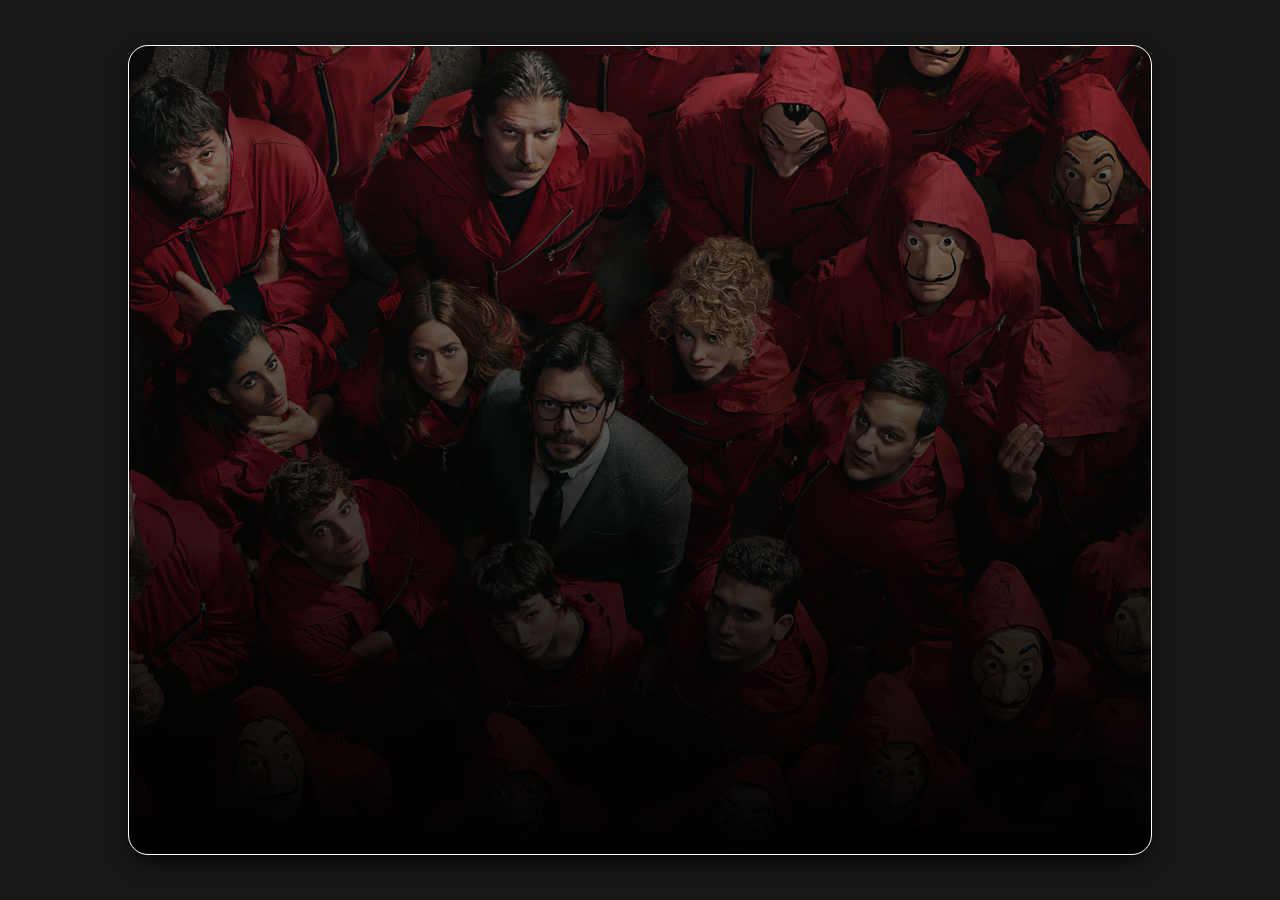
==== index.html @ 38a61fcf "Start Project" ====
<!DOCTYPE html>
<html lang="en">
  <head>
    <meta charset="UTF-8" />
    <meta name="viewport" content="width=device-width, initial-scale=1.0" />
    <title>Movies</title>
    <link rel="stylesheet" href="style.css" />
    <!-- <link rel="shortcut icon" href="favicon.ico" type="image/x-icon"> -->
  </head>
  <body>
    <header></header>
  </body>
</html>
---- style.css ----
@import url("https://fonts.googleapis.com/css2?family=Poppins:ital,wght@0,100;0,200;0,300;0,400;0,500;0,600;0,700;0,800;0,900;1,100;1,200;1,300;1,400;1,500;1,600;1,700;1,800;1,900&display=swap");
* {
  padding: 0%;
  margin: 0%;
  box-sizing: border-box;
}
body {
  width: 100%;
  height: 100vh;
  background: rgb(23, 23, 23);
  font-family: "Poppins", sans-serif;
  display: flex;
  align-items: center;
  justify-content: center;
}

header {
  position: relative;
  width: 80%;
  height: 90%;
  border: 1px solid white;
  border-radius: 20px;
  overflow: hidden;
  box-shadow: 0px 10px 25px -8px #000;
}
header::before {
  content: "";
  position: absolute;
  width: 100%;
  height: 100%;
  background: url(img/money\ heist1.jpg) no-repeat center/cover;
  opacity: 0.6;
  z-index: -1;
}
header::after {
  content: "";
  position: absolute;
  width: 100%;
  height: 100%;
  background: linear-gradient(180deg, transparent, #000);
  z-index: -1;
}
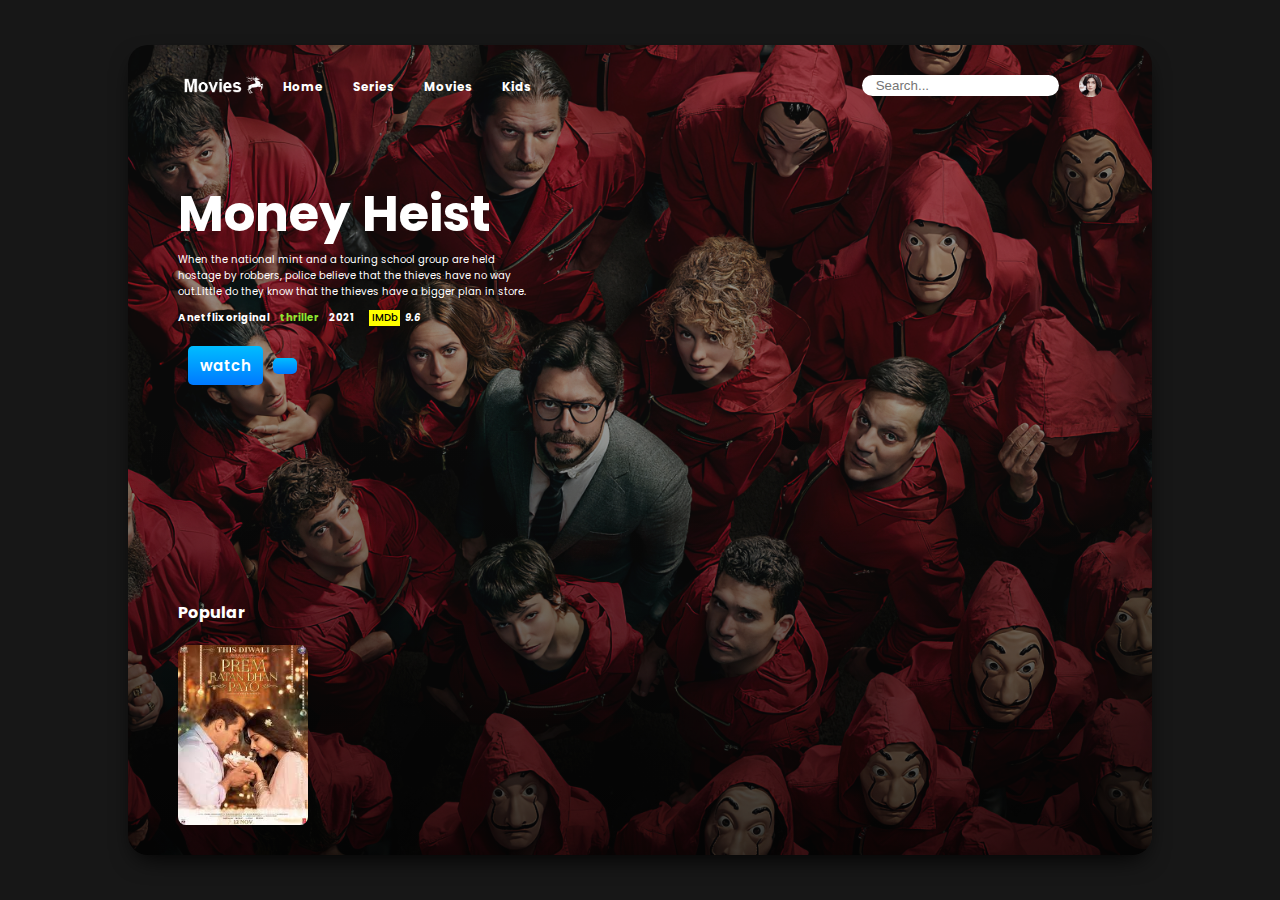
==== commit 580630fb: "update cards-Content" ====
--- a/index.html
+++ b/index.html
@@ -4,10 +4,99 @@
     <meta charset="UTF-8" />
     <meta name="viewport" content="width=device-width, initial-scale=1.0" />
     <title>Movies</title>
+    <link
+      rel="stylesheet"
+      href="https://cdnjs.cloudflare.com/ajax/libs/font-awesome/6.5.2/css/all.min.css"
+      integrity="sha512-SnH5WK+bZxgPHs44uWIX+LLJAJ9/2PkPKZ5QiAj6Ta86w+fsb2TkcmfRyVX3pBnMFcV7oQPJkl9QevSCWr3W6A=="
+      crossorigin="anonymous"
+      referrerpolicy="no-referrer"
+    />
     <link rel="stylesheet" href="style.css" />
     <!-- <link rel="shortcut icon" href="favicon.ico" type="image/x-icon"> -->
   </head>
   <body>
-    <header></header>
+    <header>
+      <video
+        src="video/Sultan _ Official Trailer _ Salman Khan, Anushka Sharma _ Ali Abbas Zafar _ New Movie Trailer.mp4"
+        autoplay
+        muted
+      ></video>
+      <nav>
+        <div class="logo_ul">
+          <img src="img/logo.png" alt="" />
+          <ul>
+            <li>
+              <a href="#">Home</a>
+            </li>
+            <li>
+              <a href="#">Series</a>
+            </li>
+            <li>
+              <a href="#">Movies</a>
+            </li>
+            <li>
+              <a href="#">Kids</a>
+            </li>
+          </ul>
+        </div>
+        <div class="search_user">
+          <input type="text" placeholder=" Search..." id="search_input" />
+          <img src="img/user.jpg" alt="" />
+          <div class="search">
+            <a href="#" class="card">
+              <img src="img/the boys.jpg" alt="" />
+              <div class="cont">
+                <h3>The Boys</h3>
+                <p>
+                  Action, 2011 <span>IMDb</span
+                  ><i class="fa-solid fa-star"> 9.6</i>
+                </p>
+              </div>
+            </a>
+            <a href="#" class="card">
+              <img src="img/the boys.jpg" alt="" />
+              <div class="cont">
+                <h3>The Boys</h3>
+                <p>
+                  Action, 2011 <span>IMDb</span
+                  ><i class="fa-solid fa-star"> 9.6</i>
+                </p>
+              </div>
+            </a>
+          </div>
+        </div>
+      </nav>
+      <div class="content">
+        <h1 id="title">Money Heist</h1>
+        <p>
+          When the national mint and a touring school group are held hostage by
+          robbers, police believe that the thieves have no way out.Little do
+          they know that the thieves have a bigger plan in store.
+        </p>
+        <div class="details">
+          <h6>A netflix original</h6>
+          <h5 id="gen">thriller</h5>
+          <h4>2021</h4>
+          <h3 id="rate">
+            <span>IMDb</span><i class="fa-solid fa-star"> 9.6</i>
+          </h3>
+        </div>
+        <div class="buttons">
+          <a href="#" id="play">watch <i class="fa-solid fa-play"></i></a>
+
+          <a href="#" id="download_main"
+            ><i class="fa-solid fa-cloud-arrow-down"></i
+          ></a>
+        </div>
+      </div>
+      <section>
+        <h4>Popular</h4>
+        <div class="short-cards">
+          <a href="#" class="card">
+            <img src="img/images (2).jpeg" alt="" class="poster" />
+          </a>
+        </div>
+      </section>
+    </header>
   </body>
 </html>
--- a/style.css
+++ b/style.css
@@ -18,7 +18,7 @@
   position: relative;
   width: 80%;
   height: 90%;
-  border: 1px solid white;
+  /* border: 1px solid white; */
   border-radius: 20px;
   overflow: hidden;
   box-shadow: 0px 10px 25px -8px #000;
@@ -40,3 +40,303 @@
   background: linear-gradient(180deg, transparent, #000);
   z-index: -1;
 }
+header video {
+  position: absolute;
+  width: 120%;
+  height: 190%;
+  top: -47%;
+  z-index: -1;
+}
+header nav {
+  width: 100%;
+  height: 10%;
+  /* border: 1px solid #fff; */
+  display: flex;
+  align-items: center;
+  justify-content: space-between;
+  padding: 0px 50px;
+}
+
+header nav .logo_ul {
+  display: flex;
+  align-items: center;
+  justify-content: center;
+}
+
+header nav .logo_ul img {
+  width: 90px;
+}
+
+header nav .logo_ul ul {
+  display: flex;
+  align-items: center;
+  justify-content: center;
+  list-style: none;
+}
+
+header nav .logo_ul li {
+  padding: 3px 15px;
+}
+header nav .logo_ul ul li a {
+  text-decoration: none;
+  color: #fff;
+  font-size: 12px;
+  font-weight: bold;
+  transition: 0.3s linear;
+}
+header nav .logo_ul ul li a:hover {
+  color: rgb(255, 255, 255, 0.7);
+}
+
+header nav .search_user {
+  position: relative;
+  display: flex;
+  align-items: center;
+  justify-content: center;
+}
+
+header nav .search_user input {
+  padding: 3px 10px;
+  border-radius: 20px;
+  border: none;
+  outline: none;
+  background: rgb(255, 255, 255 0.3);
+  color: #fff;
+  margin-right: 20px;
+}
+header nav .search_user input ::placeholder {
+  color: #fff;
+}
+header nav .search_user img {
+  width: 23px;
+  height: 23px;
+  border-radius: 50%;
+}
+header nav .search_user .search {
+  position: absolute;
+  width: 320px;
+  height: 270px;
+  /* border: 1px solid #fff; */
+  right: 0;
+  top: 36px;
+  z-index: 99999;
+  overflow-y: auto;
+}
+header nav .search_user .search::-webkit-scrollbar {
+  width: 5px;
+  background: rgb(255, 255, 255 0.3);
+  border-radius: 5px;
+  visibility: hidden;
+}
+header nav .search_user .search::-webkit-scrollbar-thumb {
+  width: 5px;
+  background: rgb(255, 255, 255 0.4);
+  border-radius: 5px;
+  visibility: hidden;
+}
+header nav .search_user .search:hover::-webkit-scrollbar {
+  visibility: visible;
+}
+
+header nav .search_user .search:hover::-webkit-scrollbar-thumb {
+  visibility: visible;
+}
+
+header nav .search_user .search .card {
+  position: relative;
+  width: 100%;
+  height: 50px;
+  display: flex;
+  align-items: center;
+  margin-bottom: 5px;
+  padding: 3px 0px;
+  text-decoration: none;
+  display: none;
+}
+header nav .search_user .search .card::before {
+  content: "";
+  position: absolute;
+  width: 100%;
+  height: 100%;
+  background: rgb(255, 255, 255, 0.1);
+  backdrop-filter: blur(5px);
+  border-radius: 5px;
+  z-index: -1;
+}
+header nav .search_user .search .card img {
+  width: 28px;
+  height: 90%;
+  border-radius: 2px;
+  margin-left: 8px;
+}
+header nav .search_user .search .card .cont {
+  margin-left: 10px;
+  color: #fff;
+}
+header nav .search_user .search .card .cont h3 {
+  font-size: 15px;
+  line-height: 25px;
+  overflow: hidden;
+  text-overflow: ellipsis;
+  white-space: nowrap;
+  width: 250px;
+}
+header nav .search_user .search .card .cont h3 {
+  font-size: 15px;
+  line-height: 25px;
+  overflow: hidden;
+  text-overflow: ellipsis;
+  white-space: nowrap;
+  width: 250px;
+}
+header nav .search_user .search .card .cont h3 {
+  font-size: 15px;
+  line-height: 25px;
+  overflow: hidden;
+  text-overflow: ellipsis;
+  white-space: nowrap;
+  width: 250px;
+}
+header nav .search_user .search .card .cont p {
+  font-size: 10px;
+  color: rgb(255, 255, 255 0.8);
+}
+header nav .search_user .search .card .cont span {
+  background: yellow;
+  color: #000;
+  padding: 0px 3px;
+  margin: 0px 5px 0px 10px;
+  font-weight: 500;
+}
+header .content {
+  position: relative;
+  color: #fff;
+  margin-top: 50px;
+  padding-left: 50px;
+}
+header .content h1 {
+  font-size: 50px;
+}
+header .content p {
+  font-size: 10px;
+  width: 350px;
+  /* word-break: break-all; */
+}
+header .content .details {
+  display: flex;
+  align-items: center;
+  margin-top: 10px;
+}
+
+header .content .details h6 {
+  color: rgb(255, 255, 255 0.8);
+  font-size: 10px;
+  margin-right: 10px;
+}
+header .content .details h5 {
+  color: rgb(142, 230, 48);
+  font-size: 10px;
+  margin-right: 10px;
+}
+header .content .details h4 {
+  color: #fff;
+  font-size: 10px;
+  margin-right: 10px;
+}
+header .content .details h3 {
+  color: #fff;
+  font-size: 10px;
+  display: flex;
+  align-items: center;
+}
+header .content .details h3 span {
+  background: yellow;
+  color: #000;
+  padding: 0px 3px;
+  margin: 0px 5px 0px 5px;
+  font-weight: 500;
+}
+header .content .details h3 fa-star {
+  margin-right: 5px;
+}
+header .content .buttons {
+  margin-top: 20px;
+  display: flex;
+  align-items: center;
+}
+header .content .buttons a {
+  padding: 8px 12px;
+  font-size: 15px;
+  font-weight: 600;
+  background: linear-gradient(900deg, #00bdff, #0079ff);
+  border-radius: 5px;
+  color: #fff;
+  margin-left: 10px;
+  text-decoration: none;
+  animation: button 1s linear infinite;
+}
+@keyframes button {
+  0% {
+    background: linear-gradient(0deg, #00bdff, #0079ff);
+  }
+  12% {
+    background: linear-gradient(45deg, #00bdff, #0079ff);
+  }
+  24% {
+    background: linear-gradient(95deg, #00bdff, #0079ff);
+  }
+  36% {
+    background: linear-gradient(145deg, #00bdff, #0079ff);
+  }
+  48% {
+    background: linear-gradient(195deg, #00bdff, #0079ff);
+  }
+  60% {
+    background: linear-gradient(245deg, #00bdff, #0079ff);
+  }
+  72% {
+    background: linear-gradient(295deg, #00bdff, #0079ff);
+  }
+  100% {
+    background: linear-gradient(360deg, #00bdff, #0079ff);
+  }
+}
+header section {
+  position: absolute;
+  width: 100%;
+  height: auto;
+  padding: 0px 50px;
+  bottom: 20px;
+  color: #fff;
+}
+
+header section .short-cards {
+  position: relative;
+  width: 100%;
+  height: 200px;
+  /* border: 1px solid #fff; */
+  margin-top: 10px;
+  display: flex;
+  align-items: center;
+  overflow-x: auto;
+}
+header section .short-cards::-webkit-scrollbar {
+  display: none;
+}
+
+header section .short-cards .card {
+  position: relative;
+  min-width: 130px;
+  height: 180px;
+  /* border: 1px solid #fff; */
+  border-radius: 8px;
+  margin-right: 10px;
+  background: #000;
+  transition: 0.3sec linear;
+}
+header section .short-cards .poster {
+  width: 100%;
+  height: 100%;
+  border-radius: 8px;
+  position: relative;
+}
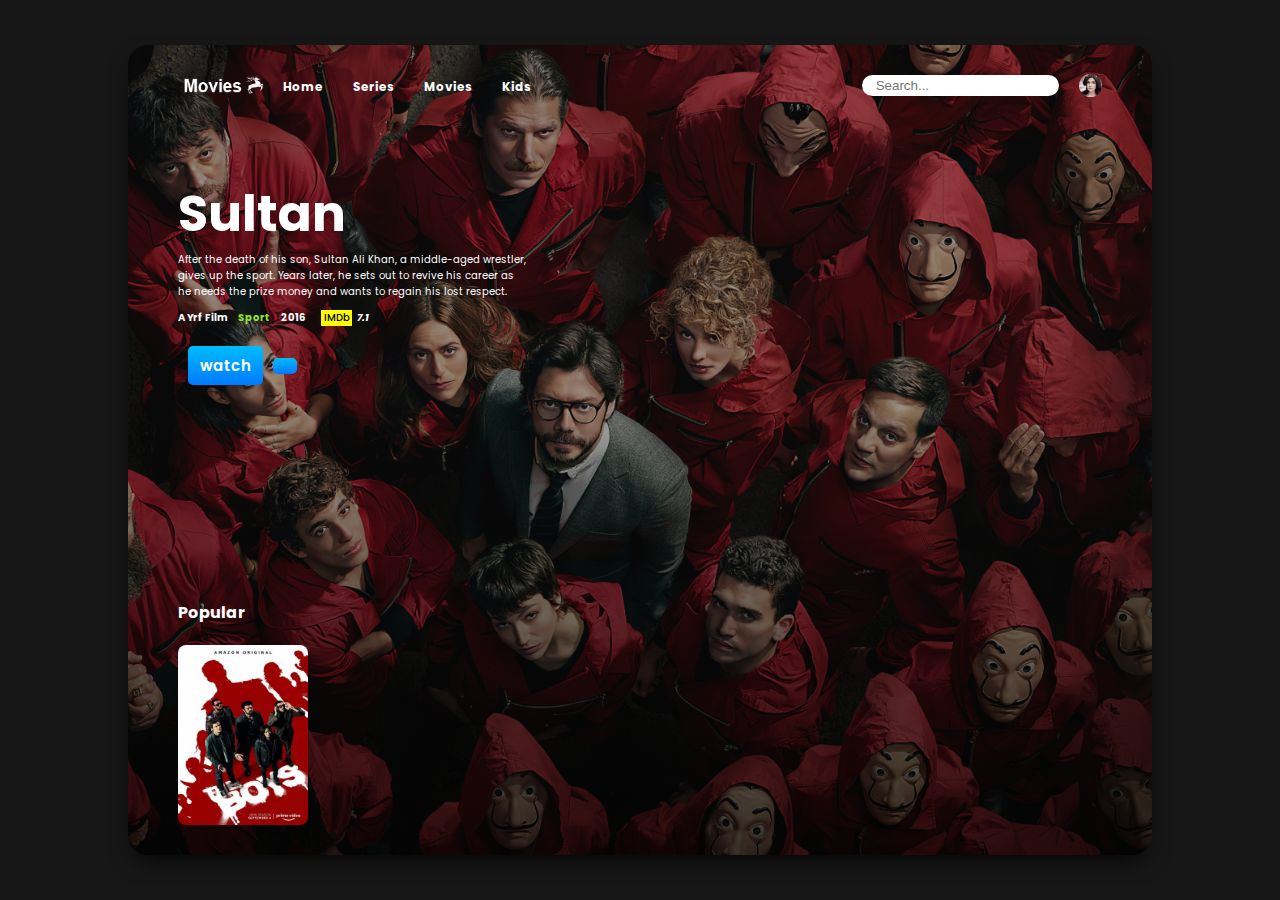
==== commit dcf0ea46: "Complete Styling Part" ====
--- a/index.html
+++ b/index.html
@@ -67,18 +67,18 @@
         </div>
       </nav>
       <div class="content">
-        <h1 id="title">Money Heist</h1>
+        <h1 id="title">Sultan</h1>
         <p>
-          When the national mint and a touring school group are held hostage by
-          robbers, police believe that the thieves have no way out.Little do
-          they know that the thieves have a bigger plan in store.
+          After the death of his son, Sultan Ali Khan, a middle-aged wrestler,
+          gives up the sport. Years later, he sets out to revive his career as
+          he needs the prize money and wants to regain his lost respect.
         </p>
         <div class="details">
-          <h6>A netflix original</h6>
-          <h5 id="gen">thriller</h5>
-          <h4>2021</h4>
+          <h6>A Yrf Film</h6>
+          <h5 id="gen">Sport</h5>
+          <h4>2016</h4>
           <h3 id="rate">
-            <span>IMDb</span><i class="fa-solid fa-star"> 9.6</i>
+            <span>IMDb</span><i class="fa-solid fa-star"> 7.1</i>
           </h3>
         </div>
         <div class="buttons">
@@ -91,9 +91,21 @@
       </div>
       <section>
         <h4>Popular</h4>
+        <i class="fa-solid fa-chevron-left"></i>
+        <i class="fa-solid fa-chevron-right"></i>
         <div class="short-cards">
           <a href="#" class="card">
-            <img src="img/images (2).jpeg" alt="" class="poster" />
+            <img src="img/the boys.jpg" alt="" class="poster" />
+            <div class="rec-card">
+              <img src="img/the boys1.jpg" alt="" />
+              <div class="cont">
+                <h4>The Boys</h4>
+                <div class="sub">
+                  <p>Sport/Action,2016</p>
+                  <h3><span>IMDb</span><i class="fa-solid fa-star"> 7.1</i></h3>
+                </div>
+              </div>
+            </div>
           </a>
         </div>
       </section>
--- a/style.css
+++ b/style.css
@@ -334,9 +334,114 @@
   background: #000;
   transition: 0.3sec linear;
 }
-header section .short-cards .poster {
+header section .short-cards .card .poster {
   width: 100%;
   height: 100%;
   border-radius: 8px;
   position: relative;
 }
+header section .short-cards .card:hover {
+  min-width: 300px;
+  overflow: hidden;
+}
+header section .short-cards .card .rec-card {
+  position: absolute;
+  height: 100%;
+  width: 100%;
+  border-radius: 8px;
+  left: 0;
+  top: 0;
+  z-index: 999999;
+  opacity: 0;
+  transition: 1s linear;
+}
+header section .short-cards .card .rec-card img {
+  position: relative;
+  height: 100%;
+  width: 100%;
+  border-radius: 8px;
+  z-index: -1;
+}
+header section .short-cards .card .rec-card::after {
+  content: "";
+  position: absolute;
+  width: 100%;
+  height: 100%;
+  background: linear-gradient(180deg, transparent, #000);
+  left: 0;
+  bottom: 0;
+  z-index: -1;
+}
+header section .short-cards .card .rec-card .cont {
+  position: absolute;
+  width: 100%;
+  bottom: 10px;
+  left: 0;
+  color: #fff;
+  padding: 0px 20px;
+}
+
+header section .short-cards .card .rec-card .cont .sub {
+  display: flex;
+  align-items: center;
+  justify-content: space-between;
+}
+
+header section .short-cards .card .rec-card .cont .sub p {
+  font-size: 12px;
+  font-weight: 400;
+  color: rgb(255, 255, 255, 0.7);
+}
+
+header section .short-cards .card .rec-card .cont .sub h3 {
+  color: #fff;
+  font-size: 12px;
+  display: flex;
+  align-items: center;
+}
+header section .short-cards .card .rec-card .cont .sub h3 span {
+  background: yellow;
+  color: #000;
+  padding: 0px 3px;
+  margin: 0px 5px 0px 10px;
+  font-weight: 500;
+  border-radius: 2px;
+}
+
+header section .short-cards .card .rec-card .cont .sub h3 i {
+  margin-right: 3px;
+}
+
+header section .short-cards .card:hover .rec-card {
+  opacity: 1;
+}
+
+header section .fa-chevron-left,
+.fa-chevron-right {
+  position: absolute;
+  top: 50%;
+  left: 3%;
+  height: 25px;
+  width: 25px;
+  background: rgba(255, 255, 255, 0.3);
+  color: #fff;
+  display: flex;
+  align-items: center;
+  justify-content: center;
+  border-radius: 50%;
+  font-size: 12px;
+  cursor: pointer;
+  transition: 0.3s linear;
+  z-index: 999999999;
+  opacity: 0;
+}
+header section .fa-chevron-right {
+  left: unset;
+  right: 3%;
+}
+header section:hover .fa-chevron-right {
+  opacity: 1;
+}
+header section:hover .fa-chevron-left {
+  opacity: 1;
+}
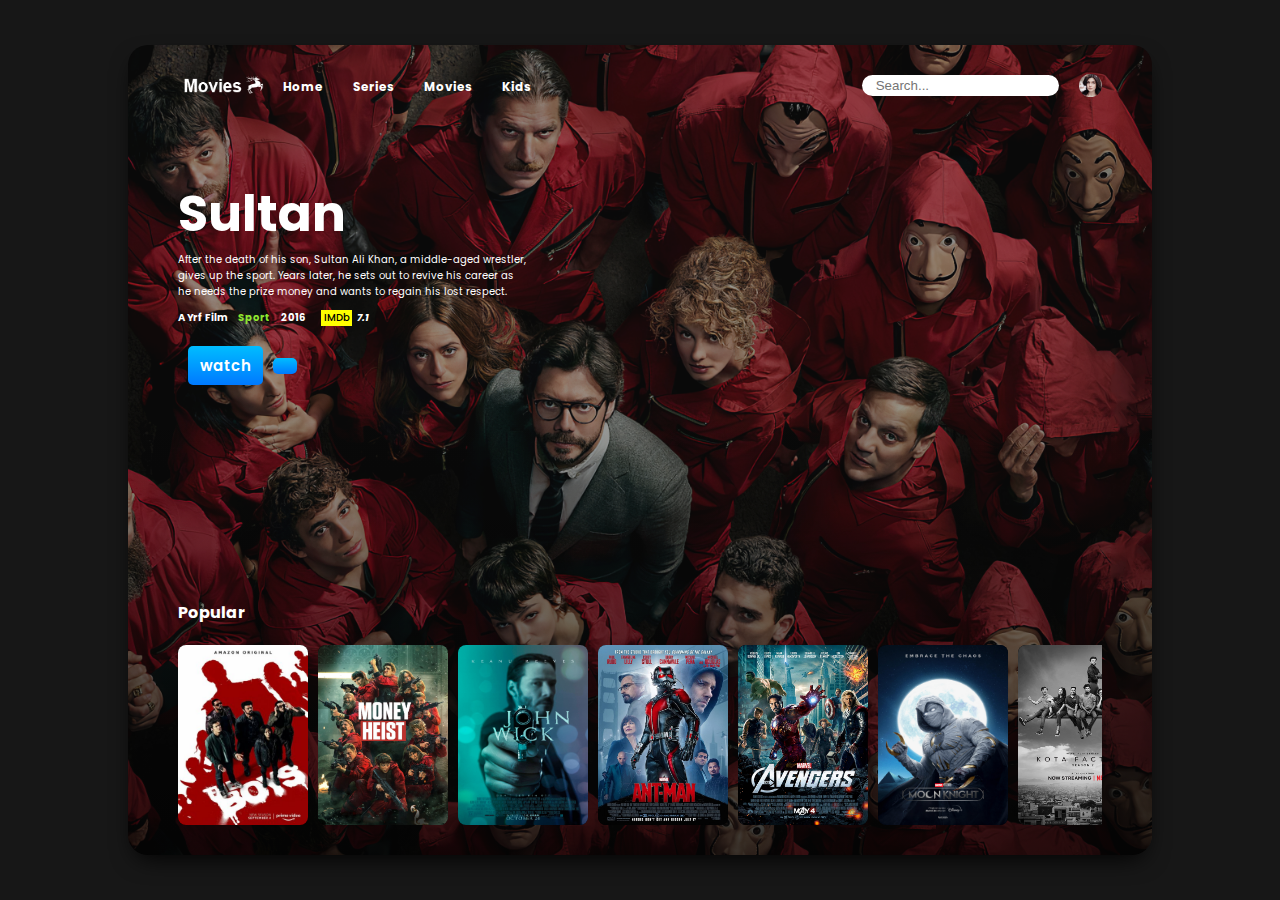
==== commit 08a024c1: "Update movie data" ====
--- a/index.html
+++ b/index.html
@@ -93,8 +93,8 @@
         <h4>Popular</h4>
         <i class="fa-solid fa-chevron-left"></i>
         <i class="fa-solid fa-chevron-right"></i>
-        <div class="short-cards">
-          <a href="#" class="card">
+        <div class="shortcards">
+          <!-- <a href="#" class="card">
             <img src="img/the boys.jpg" alt="" class="poster" />
             <div class="rec-card">
               <img src="img/the boys1.jpg" alt="" />
@@ -106,9 +106,10 @@
                 </div>
               </div>
             </div>
-          </a>
+          </a> -->
         </div>
       </section>
     </header>
+    <script src="script.js"></script>
   </body>
 </html>
--- a/style.css
+++ b/style.css
@@ -310,7 +310,7 @@
   color: #fff;
 }
 
-header section .short-cards {
+header section .shortcards {
   position: relative;
   width: 100%;
   height: 200px;
@@ -319,12 +319,13 @@
   display: flex;
   align-items: center;
   overflow-x: auto;
-}
-header section .short-cards::-webkit-scrollbar {
+  scroll-behavior: smooth;
+}
+header section .shortcards::-webkit-scrollbar {
   display: none;
 }
 
-header section .short-cards .card {
+header section .shortcards .card {
   position: relative;
   min-width: 130px;
   height: 180px;
@@ -334,17 +335,17 @@
   background: #000;
   transition: 0.3sec linear;
 }
-header section .short-cards .card .poster {
+header section .shortcards .card .poster {
   width: 100%;
   height: 100%;
   border-radius: 8px;
   position: relative;
 }
-header section .short-cards .card:hover {
+header section .shortcards .card:hover {
   min-width: 300px;
   overflow: hidden;
 }
-header section .short-cards .card .rec-card {
+header section .shortcards .card .rec-card {
   position: absolute;
   height: 100%;
   width: 100%;
@@ -355,14 +356,14 @@
   opacity: 0;
   transition: 1s linear;
 }
-header section .short-cards .card .rec-card img {
+header section .shortcards .card .rec-card img {
   position: relative;
   height: 100%;
   width: 100%;
   border-radius: 8px;
   z-index: -1;
 }
-header section .short-cards .card .rec-card::after {
+header section .shortcards .card .rec-card::after {
   content: "";
   position: absolute;
   width: 100%;
@@ -372,7 +373,7 @@
   bottom: 0;
   z-index: -1;
 }
-header section .short-cards .card .rec-card .cont {
+header section .shortcards .card .rec-card .cont {
   position: absolute;
   width: 100%;
   bottom: 10px;
@@ -381,25 +382,25 @@
   padding: 0px 20px;
 }
 
-header section .short-cards .card .rec-card .cont .sub {
+header section .shortcards .card .rec-card .cont .sub {
   display: flex;
   align-items: center;
   justify-content: space-between;
 }
 
-header section .short-cards .card .rec-card .cont .sub p {
+header section .shortcards .card .rec-card .cont .sub p {
   font-size: 12px;
   font-weight: 400;
   color: rgb(255, 255, 255, 0.7);
 }
 
-header section .short-cards .card .rec-card .cont .sub h3 {
+header section .shortcards .card .rec-card .cont .sub h3 {
   color: #fff;
   font-size: 12px;
   display: flex;
   align-items: center;
 }
-header section .short-cards .card .rec-card .cont .sub h3 span {
+header section .shortcards .card .rec-card .cont .sub h3 span {
   background: yellow;
   color: #000;
   padding: 0px 3px;
@@ -408,11 +409,11 @@
   border-radius: 2px;
 }
 
-header section .short-cards .card .rec-card .cont .sub h3 i {
+header section .shortcards .card .rec-card .cont .sub h3 i {
   margin-right: 3px;
 }
 
-header section .short-cards .card:hover .rec-card {
+header section .shortcards .card:hover .rec-card {
   opacity: 1;
 }
 
